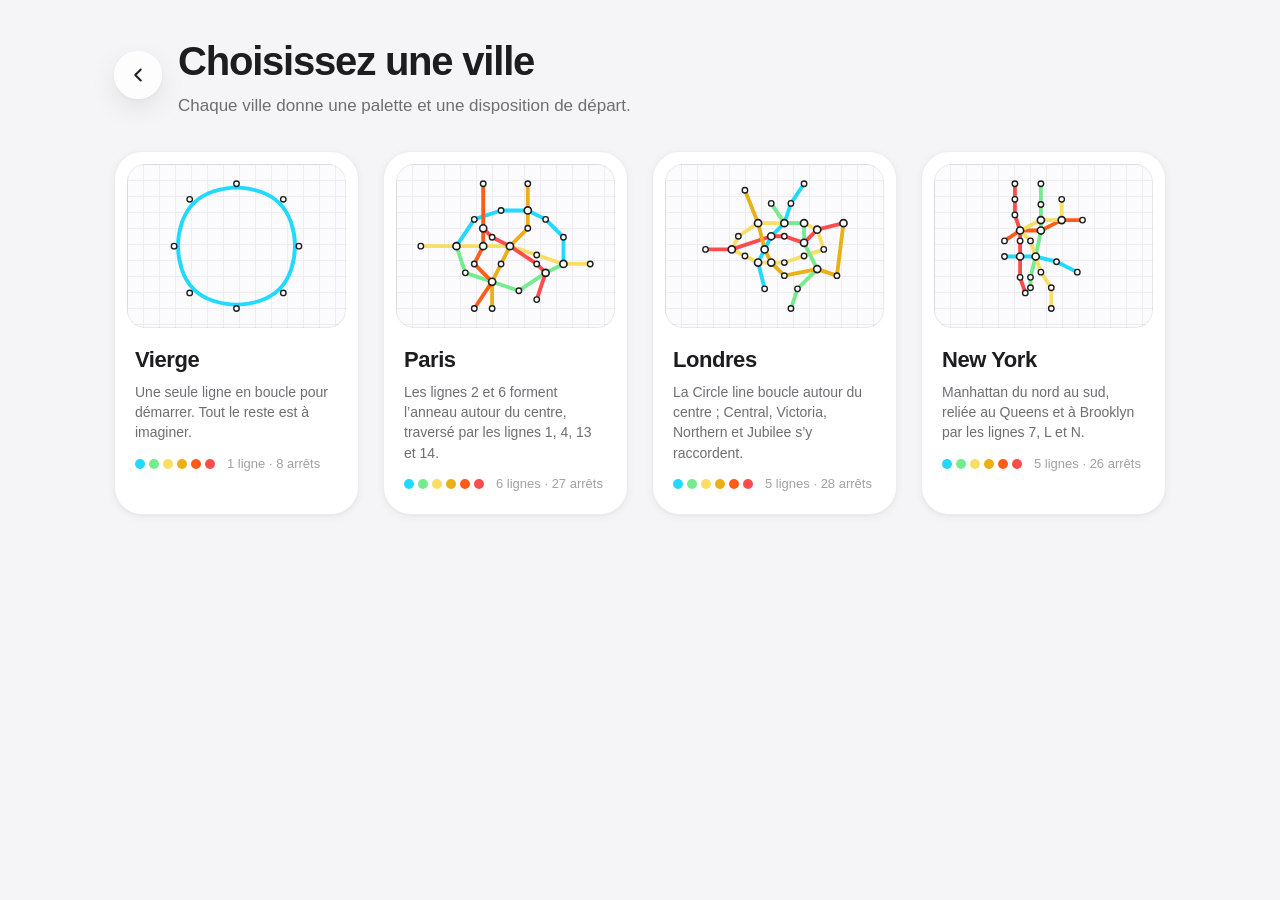
==== city-select.html @ 7ec536d9 "Add Metro Builder static web game (menu, city select, editor, rules, simulation) Co-Authored-By: Dev" ====
<!DOCTYPE html>
<html lang="fr">
<head>
  <meta charset="UTF-8">
  <meta name="viewport" content="width=device-width, initial-scale=1">
  <title>Choisir une ville — Metro Builder</title>
  <link rel="stylesheet" href="css/style.css">
</head>
<body>
  <main class="page">
    <header class="page-header">
      <a class="back-btn glass" href="index.html" aria-label="Retour au menu">
        <svg viewBox="0 0 24 24" fill="none" stroke="currentColor" stroke-width="2.2" stroke-linecap="round" stroke-linejoin="round"><path d="M15 18l-6-6 6-6"/></svg>
      </a>
      <div>
        <h1 class="page-title">Choisissez une ville</h1>
        <p class="page-subtitle">Chaque ville donne une palette et une disposition de départ.</p>
      </div>
    </header>

    <div class="page-content">
      <div class="city-grid" id="city-grid"></div>
    </div>
  </main>

  <script src="js/cities.js"></script>
  <script>
    (function () {
      'use strict';
      var grid = document.getElementById('city-grid');
      var NS = 'http://www.w3.org/2000/svg';

      function el(tag, attrs) {
        var node = document.createElementNS(NS, tag);
        for (var k in attrs) node.setAttribute(k, attrs[k]);
        return node;
      }

      // Aperçu SVG de la disposition de départ d'une ville
      function preview(city) {
        var svg = el('svg', { viewBox: '0 0 400 300', 'aria-hidden': 'true' });
        var pos = {};
        var minX = Infinity, minY = Infinity, maxX = -Infinity, maxY = -Infinity;
        city.stops.forEach(function (s) {
          pos[s[0]] = { x: s[1], y: s[2] };
          minX = Math.min(minX, s[1]); maxX = Math.max(maxX, s[1]);
          minY = Math.min(minY, s[2]); maxY = Math.max(maxY, s[2]);
        });
        var pad = 36;
        var scale = Math.min((400 - pad * 2) / Math.max(1, maxX - minX), (300 - pad * 2) / Math.max(1, maxY - minY));
        var ox = 200 - ((minX + maxX) / 2) * scale;
        var oy = 150 - ((minY + maxY) / 2) * scale;
        function P(k) { return { x: pos[k].x * scale + ox, y: pos[k].y * scale + oy }; }

        var palette = MetroCities.palette(city);
        var served = {};
        city.lines.forEach(function (line) {
          var pts = line.stops.map(P);
          line.stops.forEach(function (k) { served[k] = (served[k] || 0) + 1; });
          var d;
          if (line.loop && line.style === 'curve') {
            // Boucle lissée (courbes passant par les milieux)
            var n = pts.length;
            var mid = function (a, b) { return { x: (a.x + b.x) / 2, y: (a.y + b.y) / 2 }; };
            var m0 = mid(pts[n - 1], pts[0]);
            d = 'M' + m0.x + ' ' + m0.y;
            for (var i = 0; i < n; i++) {
              var m = mid(pts[i], pts[(i + 1) % n]);
              d += ' Q' + pts[i].x + ' ' + pts[i].y + ' ' + m.x + ' ' + m.y;
            }
          } else {
            d = 'M' + pts.map(function (p) { return p.x + ' ' + p.y; }).join(' L');
            if (line.loop) d += ' Z';
          }
          svg.appendChild(el('path', {
            d: d, fill: 'none', stroke: MetroCities.colorHex(palette, line.color),
            'stroke-width': 7, 'stroke-linecap': 'round', 'stroke-linejoin': 'round'
          }));
        });
        city.stops.forEach(function (s) {
          var p = P(s[0]);
          var big = (served[s[0]] || 0) > 1;
          svg.appendChild(el('circle', {
            cx: p.x, cy: p.y, r: big ? 6.5 : 5, fill: '#fff', stroke: '#1d1d1f', 'stroke-width': big ? 3 : 2.5
          }));
        });
        return svg;
      }

      MetroCities.list().forEach(function (city, index) {
        var saved = MetroCities.hasSave(city.id);
        var card = document.createElement('div');
        card.className = 'city-card';
        card.setAttribute('role', 'button');
        card.setAttribute('tabindex', '0');
        card.style.animationDelay = (index * 0.07) + 's';

        var pv = document.createElement('div');
        pv.className = 'city-preview';
        pv.appendChild(preview(city));
        card.appendChild(pv);

        if (saved) {
          var badge = document.createElement('span');
          badge.className = 'badge';
          badge.textContent = 'Reprendre';
          card.appendChild(badge);
        }

        var info = document.createElement('div');
        info.className = 'city-info';
        var palette = MetroCities.palette(city);
        var swatches = palette.colors.map(function (c) {
          return '<i style="background:' + c.hex + '"></i>';
        }).join('');
        info.innerHTML =
          '<h2 class="city-name"></h2>' +
          '<p class="city-desc"></p>' +
          '<div class="city-meta"><span class="city-swatches">' + swatches + '</span>' +
          '<span>' + city.lines.length + (city.lines.length > 1 ? ' lignes' : ' ligne') +
          ' · ' + city.stops.length + ' arrêts</span></div>';
        info.querySelector('.city-name').textContent = city.name;
        info.querySelector('.city-desc').textContent = city.description;
        card.appendChild(info);

        if (saved) {
          var reset = document.createElement('button');
          reset.className = 'city-reset';
          reset.type = 'button';
          reset.textContent = 'Recommencer à zéro';
          reset.addEventListener('click', function (ev) {
            ev.stopPropagation();
            if (confirm('Effacer la partie sauvegardée pour « ' + city.name + ' » ?')) {
              MetroCities.clearSave(city.id);
              location.reload();
            }
          });
          info.appendChild(reset);
        }

        function go() {
          try { localStorage.setItem('metroBuilder.city', city.id); } catch (e) { /* stockage indisponible */ }
          location.href = 'game.html?city=' + encodeURIComponent(city.id);
        }
        card.addEventListener('click', go);
        card.addEventListener('keydown', function (ev) {
          if (ev.key === 'Enter' || ev.key === ' ') { ev.preventDefault(); go(); }
        });
        grid.appendChild(card);
      });
    })();
  </script>
</body>
</html>
---- css/style.css ----
/* ==========================================================================
   Metro Builder — styles communs (thème « Apple » : lisse, arrondi, ombres douces)
   ========================================================================== */

:root {
  /* Palette de base des lignes */
  --blue: #21DAFF;
  --green: #74EC8D;
  --yellow: #F8DE65;
  --orange: #EBB016;
  --red-orange: #FF5C1A;
  --red: #FE4B4B;

  --bg: #f5f5f7;
  --surface: rgba(255, 255, 255, 0.78);
  --surface-solid: #ffffff;
  --text: #1d1d1f;
  --text-2: #6e6e73;
  --text-3: #a1a1a6;
  --hairline: rgba(0, 0, 0, 0.07);

  --shadow-sm: 0 1px 2px rgba(0, 0, 0, 0.04), 0 2px 8px rgba(0, 0, 0, 0.05);
  --shadow-md: 0 2px 6px rgba(0, 0, 0, 0.04), 0 10px 28px rgba(0, 0, 0, 0.08);
  --shadow-lg: 0 6px 16px rgba(0, 0, 0, 0.05), 0 24px 56px rgba(0, 0, 0, 0.12);

  --radius-sm: 12px;
  --radius: 20px;
  --radius-lg: 28px;

  --ease: cubic-bezier(0.25, 0.1, 0.25, 1);
  --spring: cubic-bezier(0.34, 1.56, 0.64, 1);

  --font: -apple-system, BlinkMacSystemFont, "SF Pro Display", "SF Pro Text", "Helvetica Neue",
    "Segoe UI", Roboto, Arial, sans-serif;
}

*,
*::before,
*::after {
  box-sizing: border-box;
}

html,
body {
  margin: 0;
  padding: 0;
}

body {
  font-family: var(--font);
  color: var(--text);
  background: var(--bg);
  -webkit-font-smoothing: antialiased;
  -moz-osx-font-smoothing: grayscale;
  line-height: 1.45;
}

a {
  color: inherit;
}

button {
  font-family: inherit;
}

/* ---------- Surfaces ---------- */

.glass {
  background: var(--surface);
  -webkit-backdrop-filter: saturate(180%) blur(20px);
  backdrop-filter: saturate(180%) blur(20px);
  border: 1px solid rgba(255, 255, 255, 0.65);
  box-shadow: var(--shadow-md);
}

.card {
  background: var(--surface-solid);
  border-radius: var(--radius-lg);
  box-shadow: var(--shadow-md);
  border: 1px solid var(--hairline);
}

/* ---------- Boutons ---------- */

.btn {
  display: inline-flex;
  align-items: center;
  justify-content: center;
  gap: 10px;
  min-height: 56px;
  padding: 0 28px;
  border: none;
  border-radius: 999px;
  font-size: 17px;
  font-weight: 600;
  letter-spacing: -0.01em;
  text-decoration: none;
  cursor: pointer;
  color: var(--text);
  background: var(--surface-solid);
  box-shadow: var(--shadow-sm);
  transition: transform 0.25s var(--spring), box-shadow 0.25s var(--ease), background 0.2s var(--ease);
}

.btn:hover {
  transform: translateY(-2px);
  box-shadow: var(--shadow-md);
}

.btn:active {
  transform: translateY(0) scale(0.98);
  box-shadow: var(--shadow-sm);
}

.btn:focus-visible {
  outline: 3px solid rgba(33, 218, 255, 0.6);
  outline-offset: 3px;
}

.btn-primary {
  color: #fff;
  background: var(--text);
}

.btn-primary:hover {
  background: #000;
}

.btn-small {
  min-height: 40px;
  padding: 0 18px;
  font-size: 15px;
}

.btn svg {
  width: 20px;
  height: 20px;
  flex: none;
}

/* ---------- Pages simples (menu, villes, crédits) ---------- */

.page {
  min-height: 100vh;
  position: relative;
  overflow: hidden;
}

.page-header {
  display: flex;
  align-items: center;
  gap: 16px;
  max-width: 1100px;
  margin: 0 auto;
  padding: 32px 24px 8px;
}

.back-btn {
  width: 48px;
  height: 48px;
  border-radius: 50%;
  display: inline-flex;
  align-items: center;
  justify-content: center;
  text-decoration: none;
  color: var(--text);
  transition: transform 0.25s var(--spring);
}

.back-btn:hover {
  transform: scale(1.06);
}

.back-btn svg {
  width: 22px;
  height: 22px;
}

.page-title {
  margin: 0;
  font-size: clamp(28px, 4vw, 40px);
  font-weight: 700;
  letter-spacing: -0.03em;
}

.page-subtitle {
  margin: 4px 0 0;
  color: var(--text-2);
  font-size: 17px;
}

.page-content {
  max-width: 1100px;
  margin: 0 auto;
  padding: 24px 24px 64px;
}

/* ---------- Menu (index.html) ---------- */

.menu-bg {
  position: absolute;
  inset: 0;
  width: 100%;
  height: 100%;
  pointer-events: none;
  opacity: 0.9;
}

.menu {
  position: relative;
  z-index: 1;
  min-height: 100vh;
  display: flex;
  align-items: center;
  justify-content: center;
  padding: 24px;
}

.menu-card {
  width: min(460px, 100%);
  padding: 48px 40px 40px;
  border-radius: 36px;
  text-align: center;
  animation: rise 0.7s var(--ease) both;
}

.logo-dots {
  display: flex;
  justify-content: center;
  gap: 8px;
  margin-bottom: 20px;
}

.logo-dots span {
  width: 14px;
  height: 14px;
  border-radius: 50%;
  box-shadow: 0 2px 6px rgba(0, 0, 0, 0.12);
  animation: pop 0.6s var(--spring) both;
}

.logo-dots span:nth-child(1) { background: var(--blue); animation-delay: 0.10s; }
.logo-dots span:nth-child(2) { background: var(--green); animation-delay: 0.16s; }
.logo-dots span:nth-child(3) { background: var(--yellow); animation-delay: 0.22s; }
.logo-dots span:nth-child(4) { background: var(--orange); animation-delay: 0.28s; }
.logo-dots span:nth-child(5) { background: var(--red-orange); animation-delay: 0.34s; }
.logo-dots span:nth-child(6) { background: var(--red); animation-delay: 0.40s; }

.game-title {
  margin: 0;
  font-size: clamp(44px, 9vw, 64px);
  line-height: 1.02;
  font-weight: 800;
  letter-spacing: -0.045em;
}

.game-tagline {
  margin: 14px 0 36px;
  color: var(--text-2);
  font-size: 18px;
}

.menu-actions {
  display: flex;
  flex-direction: column;
  gap: 12px;
}

.menu-actions .btn {
  width: 100%;
}

.menu-footer {
  margin-top: 28px;
  font-size: 13px;
  color: var(--text-3);
}

/* ---------- Sélection de ville ---------- */

.city-grid {
  display: grid;
  grid-template-columns: repeat(auto-fill, minmax(240px, 1fr));
  gap: 24px;
}

.city-card {
  position: relative;
  display: flex;
  flex-direction: column;
  padding: 12px;
  border: 1px solid var(--hairline);
  border-radius: var(--radius-lg);
  background: var(--surface-solid);
  box-shadow: var(--shadow-sm);
  text-align: left;
  cursor: pointer;
  color: inherit;
  font: inherit;
  animation: rise 0.6s var(--ease) both;
  transition: transform 0.3s var(--spring), box-shadow 0.3s var(--ease);
}

.city-card:hover {
  transform: translateY(-4px);
  box-shadow: var(--shadow-lg);
}

.city-card:active {
  transform: translateY(-1px) scale(0.99);
}

.city-card:focus-visible {
  outline: 3px solid rgba(33, 218, 255, 0.6);
  outline-offset: 3px;
}

.city-preview {
  aspect-ratio: 4 / 3;
  border-radius: 18px;
  overflow: hidden;
  background-color: #fbfbfd;
  background-image:
    linear-gradient(#ececf1 1px, transparent 1px),
    linear-gradient(90deg, #ececf1 1px, transparent 1px);
  background-size: 16px 16px;
  box-shadow: inset 0 0 0 1px var(--hairline);
}

.city-preview svg {
  width: 100%;
  height: 100%;
  display: block;
}

.city-info {
  padding: 16px 8px 8px;
}

.city-name {
  margin: 0;
  font-size: 22px;
  font-weight: 700;
  letter-spacing: -0.02em;
}

.city-desc {
  margin: 6px 0 12px;
  color: var(--text-2);
  font-size: 14px;
}

.city-meta {
  display: flex;
  align-items: center;
  gap: 6px;
  flex-wrap: wrap;
  font-size: 13px;
  color: var(--text-3);
}

.city-swatches {
  display: inline-flex;
  gap: 4px;
  margin-right: 6px;
}

.city-swatches i {
  width: 10px;
  height: 10px;
  border-radius: 50%;
}

.badge {
  position: absolute;
  top: 22px;
  right: 22px;
  padding: 5px 12px;
  border-radius: 999px;
  font-size: 12px;
  font-weight: 600;
  color: var(--text);
  background: rgba(255, 255, 255, 0.9);
  box-shadow: var(--shadow-sm);
}

.city-reset {
  margin-top: 10px;
  align-self: flex-start;
  border: none;
  background: none;
  padding: 4px 8px;
  border-radius: 8px;
  font-size: 13px;
  color: var(--text-2);
  cursor: pointer;
  transition: background 0.2s var(--ease), color 0.2s var(--ease);
}

.city-reset:hover {
  background: rgba(254, 75, 75, 0.1);
  color: #d93a3a;
}

/* ---------- Crédits ---------- */

.credits {
  max-width: 720px;
  margin: 0 auto;
  display: flex;
  flex-direction: column;
  gap: 20px;
}

.credits section {
  padding: 28px 32px;
  animation: rise 0.6s var(--ease) both;
}

.credits h2 {
  margin: 0 0 10px;
  font-size: 20px;
  letter-spacing: -0.02em;
}

.credits p,
.credits li {
  color: var(--text-2);
  font-size: 15px;
}

.credits ul {
  margin: 0;
  padding-left: 20px;
}

.credits .placeholder {
  padding: 14px 16px;
  border-radius: var(--radius-sm);
  background: var(--bg);
  font-size: 14px;
  color: var(--text-2);
}

/* ---------- Animations ---------- */

@keyframes rise {
  from { opacity: 0; transform: translateY(16px); }
  to { opacity: 1; transform: none; }
}

@keyframes pop {
  from { opacity: 0; transform: scale(0.3); }
  to { opacity: 1; transform: none; }
}

@media (prefers-reduced-motion: reduce) {
  *,
  *::before,
  *::after {
    animation-duration: 0.01ms !important;
    transition-duration: 0.01ms !important;
  }
}
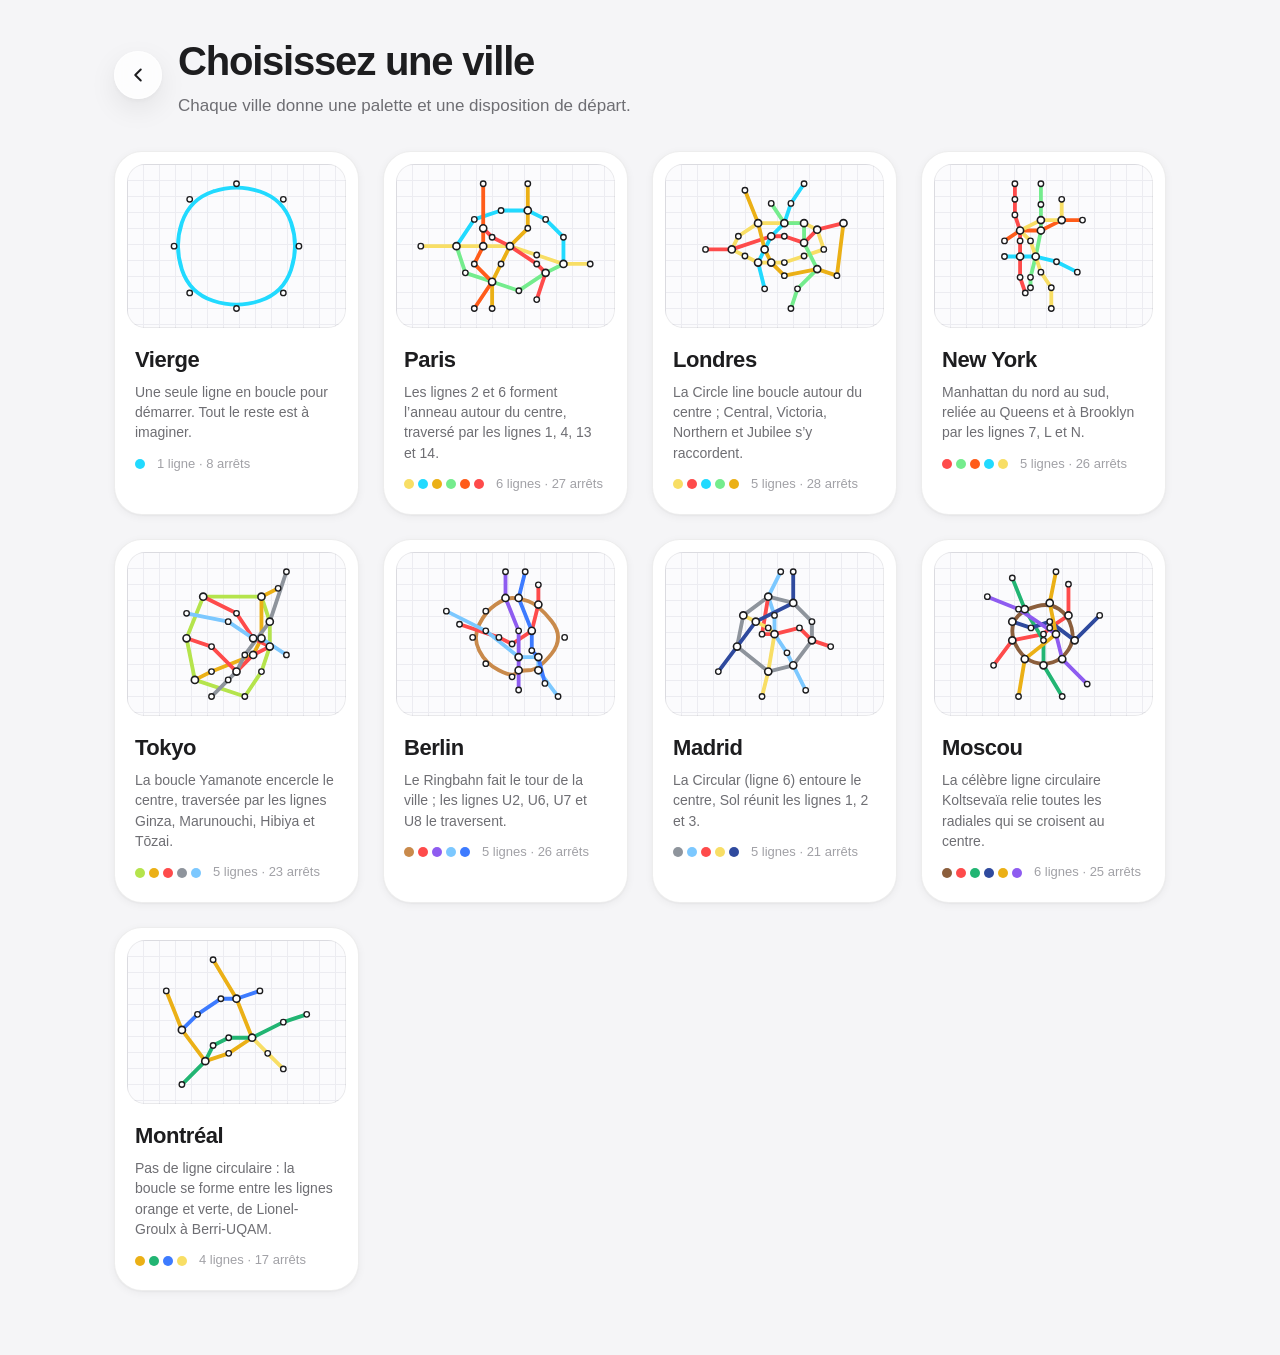
==== commit 06dc22ad: "Palette étendue (33 couleurs), sélecteur de couleur par ligne et 5 nouvelles villes Co-Authored-By: " ====
--- a/city-select.html
+++ b/city-select.html
@@ -110,8 +110,12 @@
         var info = document.createElement('div');
         info.className = 'city-info';
         var palette = MetroCities.palette(city);
-        var swatches = palette.colors.map(function (c) {
-          return '<i style="background:' + c.hex + '"></i>';
+        var swatches = city.lines.map(function (l) {
+          return MetroCities.colorHex(palette, l.color);
+        }).filter(function (hex, i, all) {
+          return all.indexOf(hex) === i;
+        }).map(function (hex) {
+          return '<i style="background:' + hex + '"></i>';
         }).join('');
         info.innerHTML =
           '<h2 class="city-name"></h2>' +
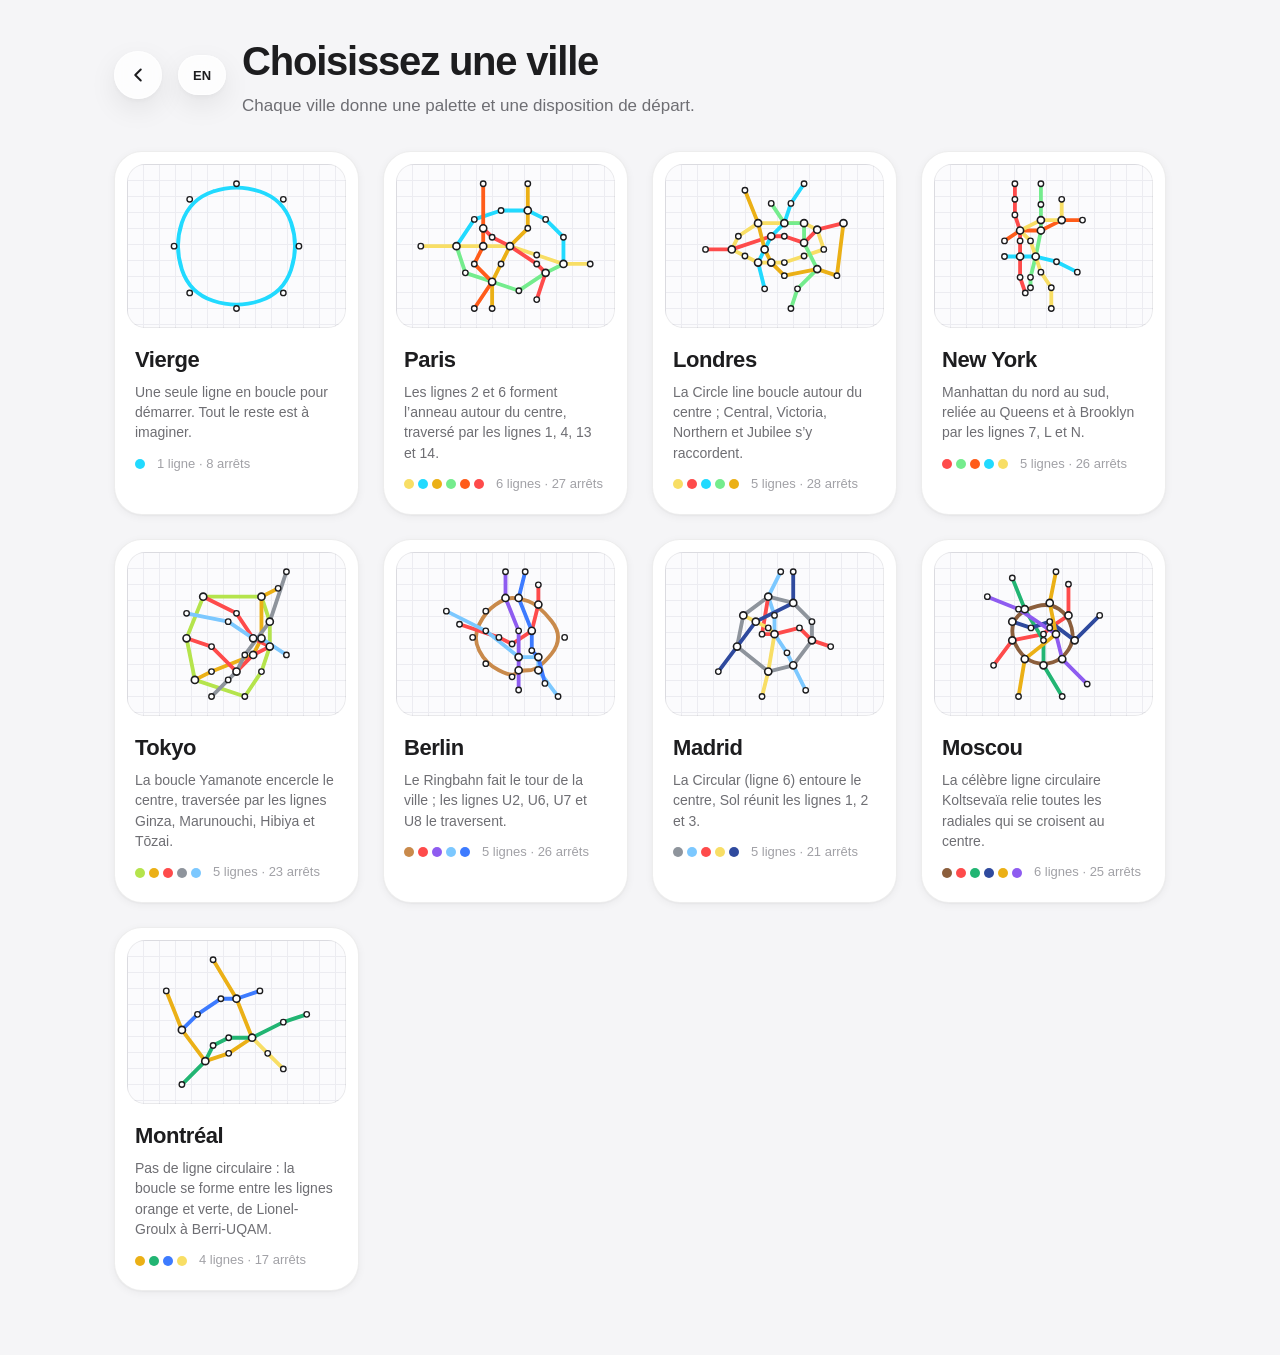
==== commit 46ad7cca: "Add bilingual interface and language toggle Co-authored-by: Copilot <223556219+Copilot@users.noreply" ====
--- a/city-select.html
+++ b/city-select.html
@@ -4,7 +4,7 @@
   <meta charset="UTF-8">
   <meta name="viewport" content="width=device-width, initial-scale=1">
   <title>Choisir une ville — Metro Builder</title>
-  <link rel="stylesheet" href="css/style.css">
+  <link rel="stylesheet" href="css/style.css?v=5">
 </head>
 <body>
   <main class="page">
@@ -23,7 +23,8 @@
     </div>
   </main>
 
-  <script src="js/cities.js"></script>
+  <script src="js/i18n.js?v=1"></script>
+  <script src="js/cities.js?v=5"></script>
   <script>
     (function () {
       'use strict';
@@ -103,7 +104,7 @@
         if (saved) {
           var badge = document.createElement('span');
           badge.className = 'badge';
-          badge.textContent = 'Reprendre';
+          badge.textContent = MetroI18n.t('Reprendre');
           card.appendChild(badge);
         }
 
@@ -121,20 +122,20 @@
           '<h2 class="city-name"></h2>' +
           '<p class="city-desc"></p>' +
           '<div class="city-meta"><span class="city-swatches">' + swatches + '</span>' +
-          '<span>' + city.lines.length + (city.lines.length > 1 ? ' lignes' : ' ligne') +
-          ' · ' + city.stops.length + ' arrêts</span></div>';
-        info.querySelector('.city-name').textContent = city.name;
-        info.querySelector('.city-desc').textContent = city.description;
+          '<span>' + city.lines.length + ' ' + MetroI18n.t(city.lines.length > 1 ? 'lignes' : 'ligne') +
+          ' · ' + city.stops.length + ' ' + MetroI18n.t(city.stops.length > 1 ? 'arrêts' : 'arrêt') + '</span></div>';
+        info.querySelector('.city-name').textContent = MetroCities.localizedName(city);
+        info.querySelector('.city-desc').textContent = MetroCities.localizedDescription(city);
         card.appendChild(info);
 
         if (saved) {
           var reset = document.createElement('button');
           reset.className = 'city-reset';
           reset.type = 'button';
-          reset.textContent = 'Recommencer à zéro';
+          reset.textContent = MetroI18n.t('Recommencer à zéro');
           reset.addEventListener('click', function (ev) {
             ev.stopPropagation();
-            if (confirm('Effacer la partie sauvegardée pour « ' + city.name + ' » ?')) {
+            if (confirm(MetroI18n.t('Effacer la partie sauvegardée pour « {name} » ?', { name: MetroCities.localizedName(city) }))) {
               MetroCities.clearSave(city.id);
               location.reload();
             }
--- a/css/style.css
+++ b/css/style.css
@@ -61,6 +61,37 @@
 
 button {
   font-family: inherit;
+}
+
+.language-toggle {
+  position: relative;
+  flex: none;
+  min-width: 48px;
+  height: 40px;
+  padding: 0 12px;
+  border: 0;
+  border-radius: 999px;
+  color: var(--text);
+  font-size: 13px;
+  font-weight: 700;
+  cursor: pointer;
+  transition: transform 0.25s var(--spring), background 0.2s var(--ease);
+}
+
+.language-toggle-home {
+  position: fixed;
+  top: 20px;
+  left: 20px;
+  z-index: 20;
+}
+
+.language-toggle-page {
+  align-self: center;
+}
+
+.language-toggle:hover {
+  transform: scale(1.06);
+  background: var(--surface-solid);
 }
 
 /* ---------- Surfaces ---------- */
